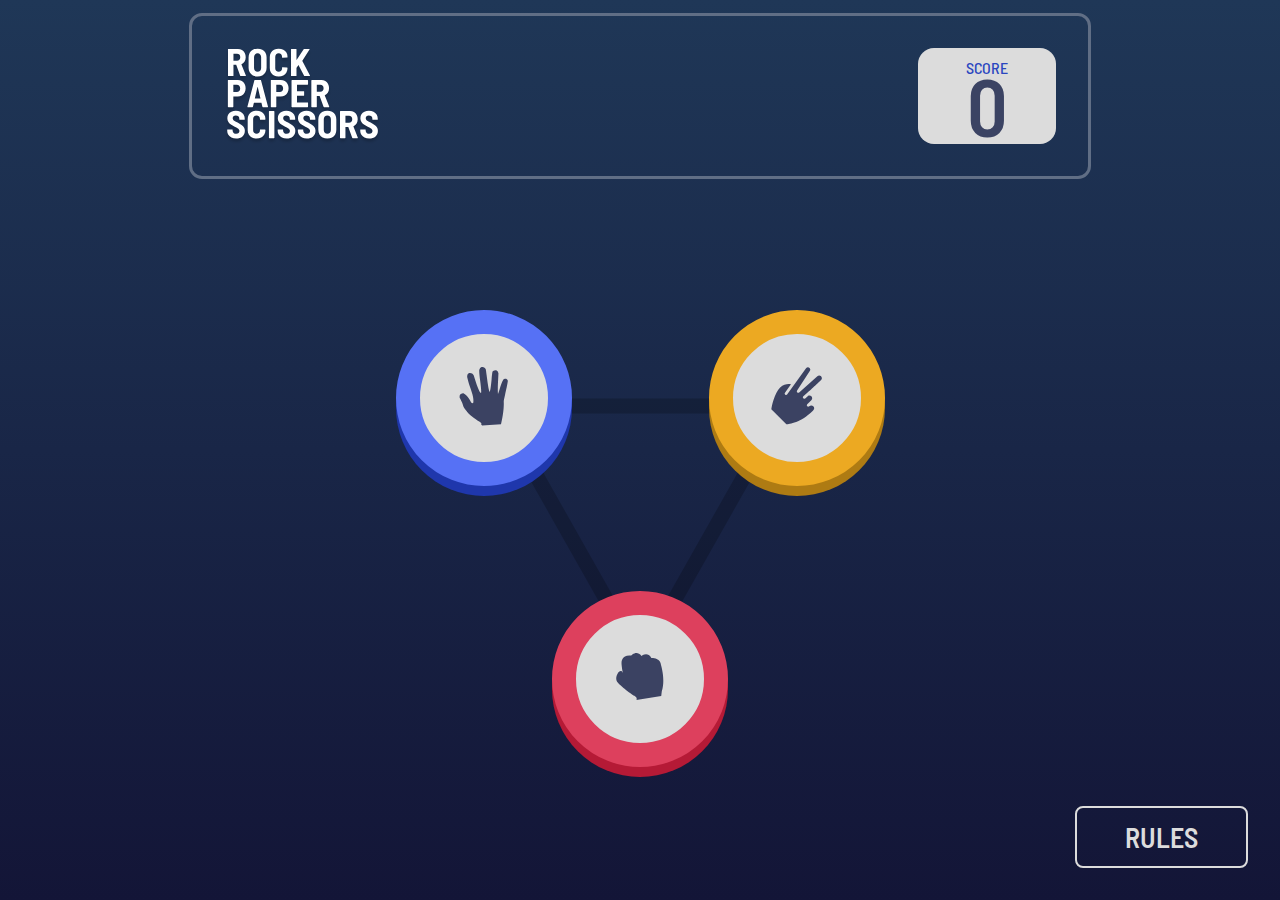
==== index.html @ e6e68835 "first commit" ====
<!DOCTYPE html>
<html lang="en">
<head>
    <meta charset="UTF-8">
    <meta http-equiv="X-UA-Compatible" content="IE=edge">
    <meta name="viewport" content="width=device-width, initial-scale=1.0">
    <title>Rock Paper Scissors</title>
    <link rel="stylesheet" href="style.css">
    <script src="index.js" defer></script>
</head>
<body>
    <div class="body">
        <header>
          <img src="images/logo.svg" alt="">
          <div class="score">
            <p>SCORE</p>
            <div id="score">0</div>
          </div>
        </header>
        <div class="game">
          <div class="gameContainer">
            <div class="triangle">
              <img src="images/bg-triangle.svg" alt="">
            </div>
      
            <button class="buttons paper" id="paper" onclick="choose(this.id)">
              <img src="images/icon-paper.svg" alt="" >
            </button>
      
            <button class="buttons scissors" id="scissors" onclick="choose(this.id)">
              <img src="images/icon-scissors.svg" alt="" >
            </button>
      
            <button class="buttons rock" id="rock" onclick="choose(this.id)">
              <img src="images/icon-rock.svg" alt="" >
            </button>
      
          </div>
        </div>
      
      
      
        <div class="result">
          <div class="youPicked">
            <h2>You Picked</h2>
          </div>
          <div class="resultShow">
            <h2 id="resultStat"></h2>
            <button class="playAgainBtn" onclick="reset()">PLAY AGAIN</button>
          </div>
          <div class="theHousePicked">
            <h2>The House Picked</h2>
            <div class="button"></div>
      
          </div>
        </div>
      </div>
      
      <button id="rulesBtn" onclick="openRules()">RULES</button>
      
      <div id="rulesContainer">
        <div class="blank"></div>
        <div id="rules">
          <nav>
            <h2>RULES</h2>
            <button onclick="closeRules()"><img src="images/icon-close.svg"></button>
          </nav>
          <img src="images/image-rules.svg" alt="">
        </div>
      </div>
</body>
</html>
---- style.css ----
@import url('https://fonts.googleapis.com/css2?family=Barlow+Semi+Condensed:wght@400;500;600&display=swap');
*{
    padding: 0;
    margin: 0;
    font-family: 'Barlow Semi Condensed', sans-serif;
}



a,button{
    all: unset;
    cursor: pointer;
    color: var(--dark-color);
}
h2,h3,p{
    color: var(--white-color);
}

:root{
    --main-color: linear-gradient(to bottom, #1F3757, #131537);
    --light-color: #dcdcdc;
    --Dark-Text: #3b4363;
    --Score-Text: #2a46c0;
    --Header-Outline: #606e85;
    --dark-color:#181818;
    --bg-color: #030b32;
    --white-color: #FFFFFF;
    --Scissors-color:  #eca922;
    --Scissors-color-shadow:  #ae7b13;
    --Paper-color:  #5671f5;
    --Paper-color-shadow:  #1f37ac;
    --Rock-color:  #dd405d;
    --Rock-color-shadow:  #b51a36;
}


.body{
    background: var(--main-color);
    width: 100%;
    height: 100vh;
    display: flex;
    flex-direction: column;
    align-items: center;
}
header{
    width: 50%;
    height: 10rem;
    outline: 3px solid var(--Header-Outline);
    border-radius: 10px;
    display: flex;
    justify-content: space-between;
    padding: 2rem;
    box-sizing: border-box;
    margin-top: 1rem;
}
.score{
    background: var(--light-color);
    height: 100%;
    padding: 0px 3rem;
    border-radius: 1rem;
    display: flex;
    flex-direction: column;
    align-items: center;
    justify-content: space-around;
    padding-bottom: 1rem;
    box-sizing: border-box;
    padding-top: 10px;
}
.score p{
    color: var(--Score-Text);
    font-size: 1rem;
    font-weight: 500;
}
#score{
    color: var(--Dark-Text);
    font-size: 5rem;
    font-weight: 600;
    line-height: 3.5rem;
}
.game{
    flex-basis: 100%;
    display: flex;
    align-items: center;
}
.gameContainer{
    position: relative;

}
.buttons{
    position: absolute;
    width: 8rem;
    height: 8rem;
    text-align: center;
    background: var(--light-color);
    border-radius: 50%;
    transition: 0.3s;
}


.buttons:hover{
    background: white;
}

.paper{
    border: 1.5rem solid var(--Paper-color);
    transform: translate(-50% , -50%);
    top: 0;
    left: 0;
    box-shadow: 0px 10px var(--Paper-color-shadow);
}
.scissors{
    border: 1.5rem solid var(--Scissors-color);
    transform: translate(50% , -50%);
    top: 0;
    right: 0;
    box-shadow: 0px 10px var(--Scissors-color-shadow);
}
.rock{
    border: 1.5rem solid var(--Rock-color);
    transform: translate(-50% , 50%);
    bottom: 0;
    left: 50%;
    box-shadow: 0px 10px var(--Rock-color-shadow);
}


.result{
    display: none;
    width: 70%;
    justify-content: space-evenly;
    align-items: center;
    flex-basis: 100%;
    margin-bottom: 1rem;
}
.result div:not(.youPicked, .theHousePicked , .resultShow){
    display: flex;
    flex-direction: column;
    gap: 2rem;
}
.result h2{
    font-size: 2rem;
}
.result .buttons, .result .button{
    position: absolute;
    width: 9rem;
    height: 9rem;
    border-radius: 50%;
    transform: translate(-50% , -50%);
    justify-content: center;
    align-items: center;
    left: 50%;
    top: 50%;
    z-index: 1;
}
.result .button{
    background: var(--bg-color);
    border: 1.5rem solid var(--bg-color);

}
.youPicked, .theHousePicked{
    position: relative;
    height: 75%;
    width: 150px;
    font-size: 0.2rem;
}
.youPicked h2, .theHousePicked h2{
    position: absolute;
    top: 0;
    left: 50%;
    transform: translate(-50% , -50%);
    white-space: nowrap;
    z-index: 10;
}
.winner::before{
    content: '';
    position: absolute;
    width: 25rem;
    height: 25rem;
    border-radius: 100vmax;
    background: #ffffff55;
    left: 50%;
    top: 50%;
    transform: translate(-50%, -50%);
}
.winner::after{
    content: '';
    position: absolute;
    width: 35rem;
    height: 35rem;
    border-radius: 100vmax;
    background: #ffffff55;
    left: 50%;
    top: 50%;
    transform: translate(-50%, -50%);
}
.before div{
    position: absolute;
    transform: translate(-50%,-50%);
    left: 50%;
    top: 50%;
    background: #ffffff11;
    /* width: 100rem;
    height: 100rem; */
    border-radius: 100vmax;
}
.before div:nth-child(1){
    width: 14rem;
    height: 14rem;
    
}
.before div:nth-child(2){
    width: 18rem;
    height: 18rem;
}
.before div:nth-child(3){
    width: 22rem;
    height: 22rem;
    border-radius: 100vmax;
}




.resultShow{
    z-index: 100;
    display: flex;
    flex-direction: column;
    align-items: center;
    /* display: none; */
    visibility: hidden;
}
.resultShow h2{
    font-weight: 600;
    font-size: 2.5rem;

}
.resultShow button{
    background: var(--light-color);
    border: var(--light-color) 3px solid;
    border-radius: 0.5rem;
    padding: 1rem 2.5rem;
    font-size: 1rem;
}

.resultShow button:hover{
    color: var(--Rock-color);
}


#rulesBtn{
    position: absolute;
    bottom: 2rem;
    right: 2rem;
    padding: 0.75rem 3rem;
    color: var(--light-color);
    font-size: 1.75rem;
    border: var(--light-color) 2px solid;
    border-radius: 0.5rem;
    font-weight: 600;
    transition: 0.3s;
}
#rulesBtn:hover{
    background: var(--light-color);
    color: var(--main-color);
}
#rules{
    width: 20rem;
    display: flex;
    flex-direction: column;
    align-items: center;
    padding: 2.5rem;
    background: var(--white-color);
    border-radius: 1rem;
    border: var(--Header-Outline) 2px solid;
    position: absolute;
    transform: translate(-50%,-50%) ;
    top: 50%;
    left: 50%;
    z-index: 100;
    position: absolute;
}
#rulesContainer{
    display: none;
}
.blank{
    position: absolute;
    width: 100vw;
    height: 100vh;
    background: #18181818;
    backdrop-filter: blur(5px);
    content: '';
    z-index: 10;
    top: 0;

}
#rules nav{
    display: flex;
    align-items: center;
    justify-content: space-between;
    padding: 0 1rem 2rem;
    width: 100%;
    box-sizing: border-box;
    color: var(--dark-color);
}



@media screen and (max-width: 1440px) {
    header, .result{
        width: 70%;
    }
}
@media screen and (max-width : 1100px) {
    .result .buttons, .result .button{
        width: 12rem;
        height: 12rem;
    }
    .before div:nth-child(1){
        width: 22rem;
        height: 22rem;
        
    }
    .before div:nth-child(2){
        width: 30rem;
        height: 30rem;
    }
    .before div:nth-child(3){
        width: 40rem;
        height: 40rem;
    }
    #resultStat{
        white-space: nowrap;
        font-size: 2.5rem;
    }
    .resultShow button{
        padding: 0.75rem 1.75rem;
        border-radius: 0.75rem;
    }
}
@media screen and (max-width: 950px) {
    header, .result{
        width: 90%;
    }

    .buttons{
        width: 8rem;
        height: 8rem;
        border-width: 1.25rem;
    }
    .gameContainer{
        width: 35vw;
        height: 35vw;
    }
    .triangle img{
        width: 100%;
    }
    .result .buttons, .result .button{
        width: 10rem;
        height: 10rem;
    }
    .before div:nth-child(1){
        width: 18rem;
        height: 18rem;
        
    }
    .before div:nth-child(2){
        width: 25rem;
        height: 25rem;
    }
    .before div:nth-child(3){
        width: 35rem;
        height: 35rem;
    }
    

}
@media screen and (max-width: 768px) {
    .buttons{
        width: 7rem;
        height: 7rem;
    }
    .game{
        flex-basis: unset;
        margin-top: 15vh;
    }
    .youPicked, .theHousePicked {
        position: relative;
        height: 50%;
        width: 200px;
    }
    .result{
        align-items: flex-start;
        margin-top: 5rem;
    }
    .resultShow{
        position: absolute;
        bottom: 25%;
    }
    #resultStat{
        white-space: nowrap;
        font-size: 3.5rem;
    }
    .resultShow button{
        padding: 1rem 3rem;
        border-radius: 0.75rem;
    }
}

@media screen and (max-width:650px) {
    .result h2 {
        font-size: 2rem;
    }
}
@media screen and (max-width: 600px) {
    .game{
        width: 50vw;
        height: 50vw;
    }
    .gameContainer{
        width: 100%;
        height: 100%;
    }
    .result .buttons, .result .button{
        width: 8rem;
        height: 8rem;
    }
    .before div:nth-child(1){
        width: 15rem;
        height: 15rem;
        
    }
    .before div:nth-child(2){
        width: 20rem;
        height: 20rem;
    }
    .before div:nth-child(3){
        width: 27rem;
        height: 27rem;
    }
    #rulesBtn{
        transform: translateX(-50%);
        left: 50%;
        right: unset;
    }
}
@media screen and (max-width: 500px) {
    .buttons{
        width: 6rem;
        height: 6rem;
        border-width: 1rem;
    }
}
@media screen and (max-width:425px) {
    .result .buttons, .result .button{
        width: 7rem;
        height: 7rem;
        border-width: 1rem;
    }
    .before div:nth-child(1){
        width: 10rem;
        height: 10rem;
        
    }
    .before div:nth-child(2){
        width: 13rem;
        height: 13rem;
    }
    .before div:nth-child(3){
        width: 17rem;
        height: 17rem;
        
    }
    .result{
        width: 100%;
    }
    .result h2 {
        font-size: 1.7rem;
    }
    .buttons img{
        width: 3rem;
    }
    .score{
        padding: 0 2rem 1rem;
        
    }
    header{
        height: 8rem;
    }
    #score{
        line-height: 2rem;
        font-size: 3rem;
    }
    .score p{
        font-size: 0.7rem;
    }

    #rules{
        width: 100%;
        height: 100%;
        display: flex;
        flex-direction: column;
        align-items: center;
        padding: 2.5rem;
        background: var(--white-color);
        border-radius: 1rem;
        border: var(--Header-Outline) 2px solid;
        position: absolute;
        transform: translate(-50%,-50%) ;
        top: 50%;
        left: 50%;
        z-index: 100;
        position: absolute;
    }

    #rules nav{
        display: flex;
    }

    nav h2{
        color: var(--Dark-Text);
        position: relative;
        left: 40%;
        top: 100px;
    }

    #rules img{
        position: relative;
        top: 170px;
    }

    #rules nav button{
        position: relative;
        top: 30rem;
        align-items: center;
        right: 50%;
    }
}
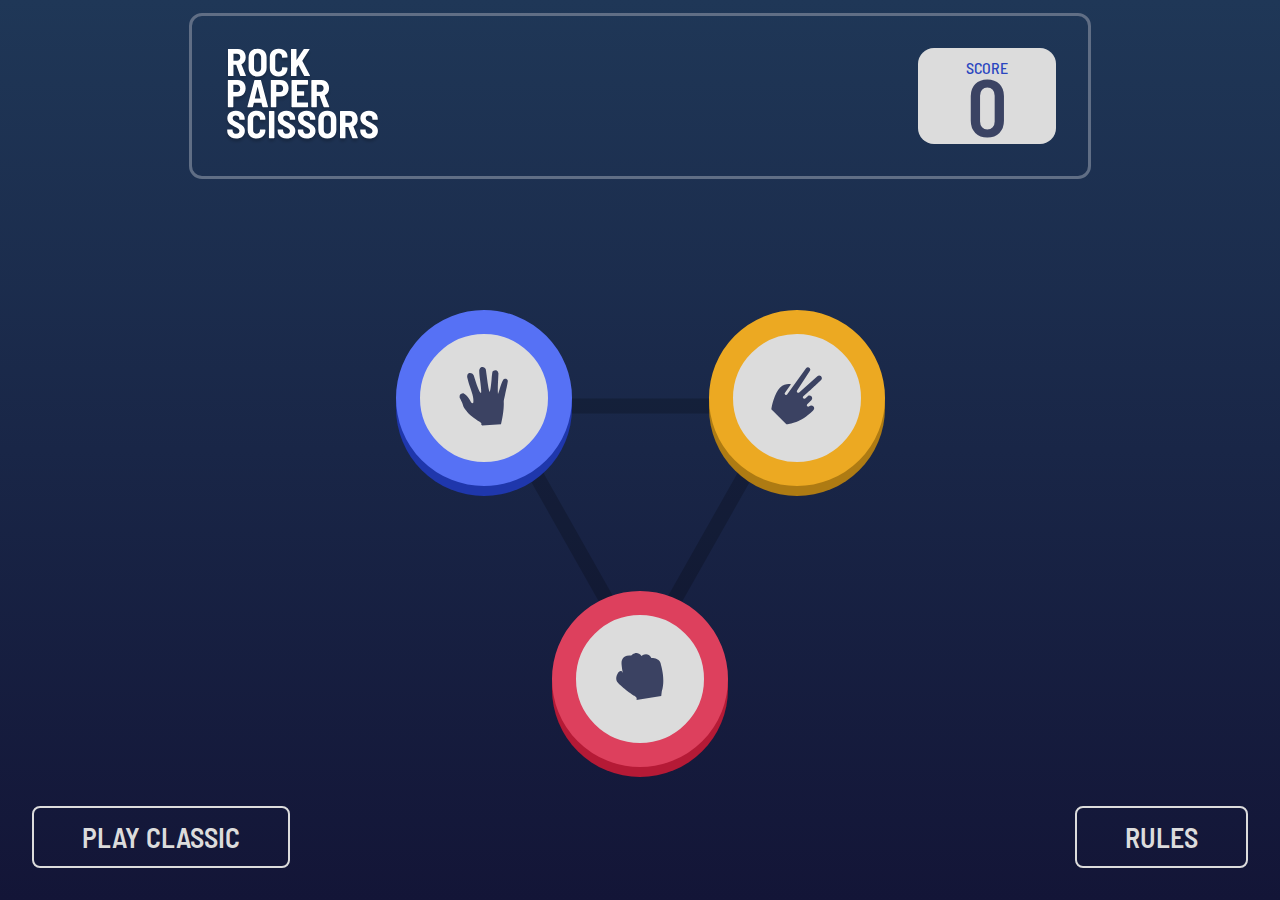
==== commit 0cbc74ab: "Refactor" ====
--- a/index.html
+++ b/index.html
@@ -5,7 +5,7 @@
     <meta http-equiv="X-UA-Compatible" content="IE=edge">
     <meta name="viewport" content="width=device-width, initial-scale=1.0">
     <title>Rock Paper Scissors</title>
-    <link rel="stylesheet" href="style.css">
+    <link rel="stylesheet" href="index.css">
     <script src="index.js" defer></script>
 </head>
 <body>
@@ -55,6 +55,10 @@
           </div>
         </div>
       </div>
+
+      <a href="classic.html">
+        <button id="rulesBtn-1">Play classic</button>
+      </a>
       
       <button id="rulesBtn" onclick="openRules()">RULES</button>
       
--- a/index.css
+++ b/index.css
@@ -0,0 +1,611 @@
+@import url('https://fonts.googleapis.com/css2?family=Barlow+Semi+Condensed:wght@400;500;600&display=swap');
+*{
+    padding: 0;
+    margin: 0;
+    font-family: 'Barlow Semi Condensed', sans-serif;
+}
+
+
+
+a,button{
+    all: unset;
+    cursor: pointer;
+    color: var(--dark-color);
+}
+h2,h3,p{
+    color: var(--white-color);
+}
+
+:root{
+    --main-color: linear-gradient(to bottom, #1F3757, #131537);
+    --light-color: #dcdcdc;
+    --Dark-Text: #3b4363;
+    --Score-Text: #2a46c0;
+    --Header-Outline: #606e85;
+    --dark-color:#181818;
+    --bg-color: #030b32;
+    --white-color: #FFFFFF;
+    --Scissors-color:  #eca922;
+    --Scissors-color-shadow:  #ae7b13;
+    --Paper-color:  #5671f5;
+    --Paper-color-shadow:  #1f37ac;
+    --Rock-color:  #dd405d;
+    --Rock-color-shadow:  #b51a36;
+}
+
+
+.body{
+    background: var(--main-color);
+    width: 100%;
+    height: 100vh;
+    display: flex;
+    flex-direction: column;
+    align-items: center;
+}
+header{
+    width: 50%;
+    height: 10rem;
+    outline: 3px solid var(--Header-Outline);
+    border-radius: 10px;
+    display: flex;
+    justify-content: space-between;
+    padding: 2rem;
+    box-sizing: border-box;
+    margin-top: 1rem;
+}
+.score{
+    background: var(--light-color);
+    height: 100%;
+    padding: 0px 3rem;
+    border-radius: 1rem;
+    display: flex;
+    flex-direction: column;
+    align-items: center;
+    justify-content: space-around;
+    padding-bottom: 1rem;
+    box-sizing: border-box;
+    padding-top: 10px;
+}
+.score p{
+    color: var(--Score-Text);
+    font-size: 1rem;
+    font-weight: 500;
+}
+#score{
+    color: var(--Dark-Text);
+    font-size: 5rem;
+    font-weight: 600;
+    line-height: 3.5rem;
+}
+.game{
+    flex-basis: 100%;
+    display: flex;
+    align-items: center;
+}
+.gameContainer{
+    position: relative;
+
+}
+.buttons{
+    position: absolute;
+    width: 8rem;
+    height: 8rem;
+    text-align: center;
+    background: var(--light-color);
+    border-radius: 50%;
+    transition: 0.3s;
+}
+
+
+.buttons:hover{
+    background: white;
+}
+
+.paper{
+    border: 1.5rem solid var(--Paper-color);
+    transform: translate(-50% , -50%);
+    top: 0;
+    left: 0;
+    box-shadow: 0px 10px var(--Paper-color-shadow);
+}
+.scissors{
+    border: 1.5rem solid var(--Scissors-color);
+    transform: translate(50% , -50%);
+    top: 0;
+    right: 0;
+    box-shadow: 0px 10px var(--Scissors-color-shadow);
+}
+.rock{
+    border: 1.5rem solid var(--Rock-color);
+    transform: translate(-50% , 50%);
+    bottom: 0;
+    left: 50%;
+    box-shadow: 0px 10px var(--Rock-color-shadow);
+}
+
+
+.result{
+    display: none;
+    width: 70%;
+    justify-content: space-evenly;
+    align-items: center;
+    flex-basis: 100%;
+    margin-bottom: 1rem;
+}
+.result div:not(.youPicked, .theHousePicked , .resultShow){
+    display: flex;
+    flex-direction: column;
+    gap: 2rem;
+}
+.result h2{
+    font-size: 2rem;
+}
+.result .buttons, .result .button{
+    position: absolute;
+    width: 9rem;
+    height: 9rem;
+    border-radius: 50%;
+    transform: translate(-50% , -50%);
+    justify-content: center;
+    align-items: center;
+    left: 50%;
+    top: 50%;
+    z-index: 1;
+}
+.result .button{
+    background: var(--bg-color);
+    border: 1.5rem solid var(--bg-color);
+
+}
+.youPicked, .theHousePicked{
+    position: relative;
+    height: 75%;
+    width: 150px;
+    font-size: 0.2rem;
+}
+.youPicked h2, .theHousePicked h2{
+    position: absolute;
+    top: 0;
+    left: 50%;
+    transform: translate(-50% , -50%);
+    white-space: nowrap;
+    z-index: 10;
+}
+.winner::before{
+    content: '';
+    position: absolute;
+    width: 25rem;
+    height: 25rem;
+    border-radius: 100vmax;
+    background: #ffffff55;
+    left: 50%;
+    top: 50%;
+    transform: translate(-50%, -50%);
+}
+.winner::after{
+    content: '';
+    position: absolute;
+    width: 35rem;
+    height: 35rem;
+    border-radius: 100vmax;
+    background: #ffffff55;
+    left: 50%;
+    top: 50%;
+    transform: translate(-50%, -50%);
+}
+.before div{
+    position: absolute;
+    transform: translate(-50%,-50%);
+    left: 50%;
+    top: 50%;
+    background: #ffffff11;
+    /* width: 100rem;
+    height: 100rem; */
+    border-radius: 100vmax;
+}
+.before div:nth-child(1){
+    width: 14rem;
+    height: 14rem;
+    
+}
+.before div:nth-child(2){
+    width: 18rem;
+    height: 18rem;
+}
+.before div:nth-child(3){
+    width: 22rem;
+    height: 22rem;
+    border-radius: 100vmax;
+}
+
+
+
+
+.resultShow{
+    z-index: 100;
+    display: flex;
+    flex-direction: column;
+    align-items: center;
+    /* display: none; */
+    visibility: hidden;
+}
+.resultShow h2{
+    font-weight: 600;
+    font-size: 2.5rem;
+}
+
+.resultShow button{
+    background: var(--light-color);
+    border: var(--light-color) 3px solid;
+    border-radius: 0.5rem;
+    padding: 1rem 2.5rem;
+    font-size: 1rem;
+}
+
+.resultShow button:hover{
+    color: var(--Rock-color);
+}
+
+
+#rulesBtn{
+    position: absolute;
+    bottom: 2rem;
+    right: 2rem;
+    padding: 0.75rem 3rem;
+    color: var(--light-color);
+    font-size: 1.75rem;
+    border: var(--light-color) 2px solid;
+    border-radius: 0.5rem;
+    font-weight: 600;
+    transition: 0.3s;
+}
+
+#rulesBtn:hover{
+    background: var(--light-color);
+    color: var(--main-color);
+}
+
+#rulesBtn-1{
+    position: absolute;
+    bottom: 2rem;
+    left: 2rem;
+    padding: 0.75rem 3rem;
+    color: var(--light-color);
+    font-size: 1.75rem;
+    border: var(--light-color) 2px solid;
+    border-radius: 0.5rem;
+    font-weight: 600;
+    transition: 0.3s;
+    text-transform: uppercase;
+}
+
+#rulesBtn-1:hover{
+    background: var(--light-color);
+    color: var(--main-color);
+}
+
+#rules{
+    width: 20rem;
+    display: flex;
+    flex-direction: column;
+    align-items: center;
+    padding: 2.5rem;
+    background: var(--white-color);
+    border-radius: 1rem;
+    border: var(--Header-Outline) 2px solid;
+    position: absolute;
+    transform: translate(-50%,-50%) ;
+    top: 50%;
+    left: 50%;
+    z-index: 100;
+    position: absolute;
+}
+#rulesContainer{
+    display: none;
+}
+.blank{
+    position: absolute;
+    width: 100vw;
+    height: 100vh;
+    background: #18181818;
+    backdrop-filter: blur(5px);
+    content: '';
+    z-index: 10;
+    top: 0;
+
+}
+#rules nav{
+    display: flex;
+    align-items: center;
+    justify-content: space-between;
+    padding: 0 1rem 2rem;
+    width: 100%;
+    box-sizing: border-box;
+    color: var(--dark-color);
+}
+
+
+
+@media screen and (max-width: 1440px) {
+    header, .result{
+        width: 70%;
+    }
+}
+@media screen and (max-width : 1100px) {
+    .result .buttons, .result .button{
+        width: 12rem;
+        height: 12rem;
+    }
+    .before div:nth-child(1){
+        width: 22rem;
+        height: 22rem;
+        
+    }
+    .before div:nth-child(2){
+        width: 30rem;
+        height: 30rem;
+    }
+    .before div:nth-child(3){
+        width: 40rem;
+        height: 40rem;
+    }
+    #resultStat{
+        white-space: nowrap;
+        font-size: 2.5rem;
+    }
+    .resultShow button{
+        padding: 0.75rem 1.75rem;
+        border-radius: 0.75rem;
+    }
+}
+@media screen and (max-width: 950px) {
+    header, .result{
+        width: 90%;
+    }
+
+    .buttons{
+        width: 8rem;
+        height: 8rem;
+        border-width: 1.25rem;
+    }
+    .gameContainer{
+        width: 35vw;
+        height: 35vw;
+    }
+    .triangle img{
+        width: 100%;
+    }
+    .result .buttons, .result .button{
+        width: 10rem;
+        height: 10rem;
+    }
+    .before div:nth-child(1){
+        width: 18rem;
+        height: 18rem;
+        
+    }
+    .before div:nth-child(2){
+        width: 25rem;
+        height: 25rem;
+    }
+    .before div:nth-child(3){
+        width: 35rem;
+        height: 35rem;
+    }
+    
+
+}
+@media screen and (max-width: 768px) {
+    .buttons{
+        width: 7rem;
+        height: 7rem;
+    }
+    .game{
+        flex-basis: unset;
+        margin-top: 15vh;
+    }
+    .youPicked, .theHousePicked {
+        position: relative;
+        height: 50%;
+        width: 200px;
+    }
+    .result{
+        align-items: flex-start;
+        margin-top: 5rem;
+    }
+    .resultShow{
+        position: absolute;
+        bottom: 25%;
+    }
+    #resultStat{
+        white-space: nowrap;
+        font-size: 3.5rem;
+    }
+    .resultShow button{
+        padding: 1rem 3rem;
+        border-radius: 0.75rem;
+    }
+}
+
+@media screen and (max-width:650px) {
+    .result h2 {
+        font-size: 2rem;
+    }
+}
+@media screen and (max-width: 600px) {
+    .game{
+        width: 50vw;
+        height: 50vw;
+    }
+    .gameContainer{
+        width: 100%;
+        height: 100%;
+    }
+    .result .buttons, .result .button{
+        width: 8rem;
+        height: 8rem;
+    }
+    .before div:nth-child(1){
+        width: 15rem;
+        height: 15rem;
+        
+    }
+    .before div:nth-child(2){
+        width: 20rem;
+        height: 20rem;
+    }
+    .before div:nth-child(3){
+        width: 27rem;
+        height: 27rem;
+    }
+    #rulesBtn{
+        transform: translateX(-50%);
+        left: 50%;
+        right: unset;
+    }
+}
+@media screen and (max-width: 500px) {
+    .buttons{
+        width: 6rem;
+        height: 6rem;
+        border-width: 1rem;
+    }
+}
+@media screen and (max-width:425px) {
+    .result .buttons, .result .button{
+        width: 7rem;
+        height: 7rem;
+        border-width: 1rem;
+    }
+    .before div:nth-child(1){
+        width: 10rem;
+        height: 10rem;
+        
+    }
+    .before div:nth-child(2){
+        width: 13rem;
+        height: 13rem;
+    }
+    .before div:nth-child(3){
+        width: 17rem;
+        height: 17rem;
+        
+    }
+    .result{
+        width: 100%;
+    }
+    .result h2 {
+        font-size: 1.7rem;
+    }
+    .buttons img{
+        width: 3rem;
+    }
+    .score{
+        padding: 0 2rem 1rem;
+        
+    }
+    header{
+        height: 8rem;
+    }
+    #score{
+        line-height: 2rem;
+        font-size: 3rem;
+    }
+    .score p{
+        font-size: 0.7rem;
+    }
+
+    #rules{
+        width: 100%;
+        height: 100%;
+        display: flex;
+        flex-direction: column;
+        align-items: center;
+        padding: 2.5rem;
+        background: var(--white-color);
+        border-radius: 1rem;
+        border: var(--Header-Outline) 2px solid;
+        position: absolute;
+        transform: translate(-50%,-50%) ;
+        top: 50%;
+        left: 50%;
+        z-index: 100;
+        position: absolute;
+    }
+
+    #rules nav{
+        display: flex;
+    }
+
+    nav h2{
+        color: var(--Dark-Text);
+        position: relative;
+        left: 40%;
+        top: 100px;
+    }
+
+    #rules img{
+        position: relative;
+        top: 170px;
+    }
+
+    #rules nav button{
+        position: relative;
+        top: 30rem;
+        align-items: center;
+        right: 50%;
+    }
+
+    .resultShow{
+        position: absolute;
+        bottom: 20%;
+    }
+
+    #resultStat{
+        font-weight: 600;
+        font-size: 1.7rem;
+    }
+
+
+    .resultShow button{
+        background: var(--light-color);
+        border: var(--light-color) 3px solid;
+        border-radius: 0.5rem;
+        padding: 0.5rem 2rem;
+        font-size: 1rem;
+    }
+
+
+    #rulesBtn{
+        position: absolute;
+        bottom: 2rem;
+        right: 2rem;
+        padding: 0.5rem 2rem;
+        color: var(--light-color);
+        font-size: 1.75rem;
+        border: var(--light-color) 2px solid;
+        border-radius: 0.5rem;
+        font-weight: 600;
+        transition: 0.3s;
+    }
+
+    #rulesBtn-1{
+        position: absolute;
+        bottom: 6rem;
+        left: 3.5rem;
+        padding: 0.5rem 3rem;
+        color: var(--light-color);
+        font-size: 1.75rem;
+        border: var(--light-color) 2px solid;
+        border-radius: 0.5rem;
+        font-weight: 600;
+        transition: 0.3s;
+        text-transform: uppercase;
+        margin-top: 400px;
+    }
+
+    .theHousePicked h2{
+        position: relative;
+        left: 45%;
+    }
+}